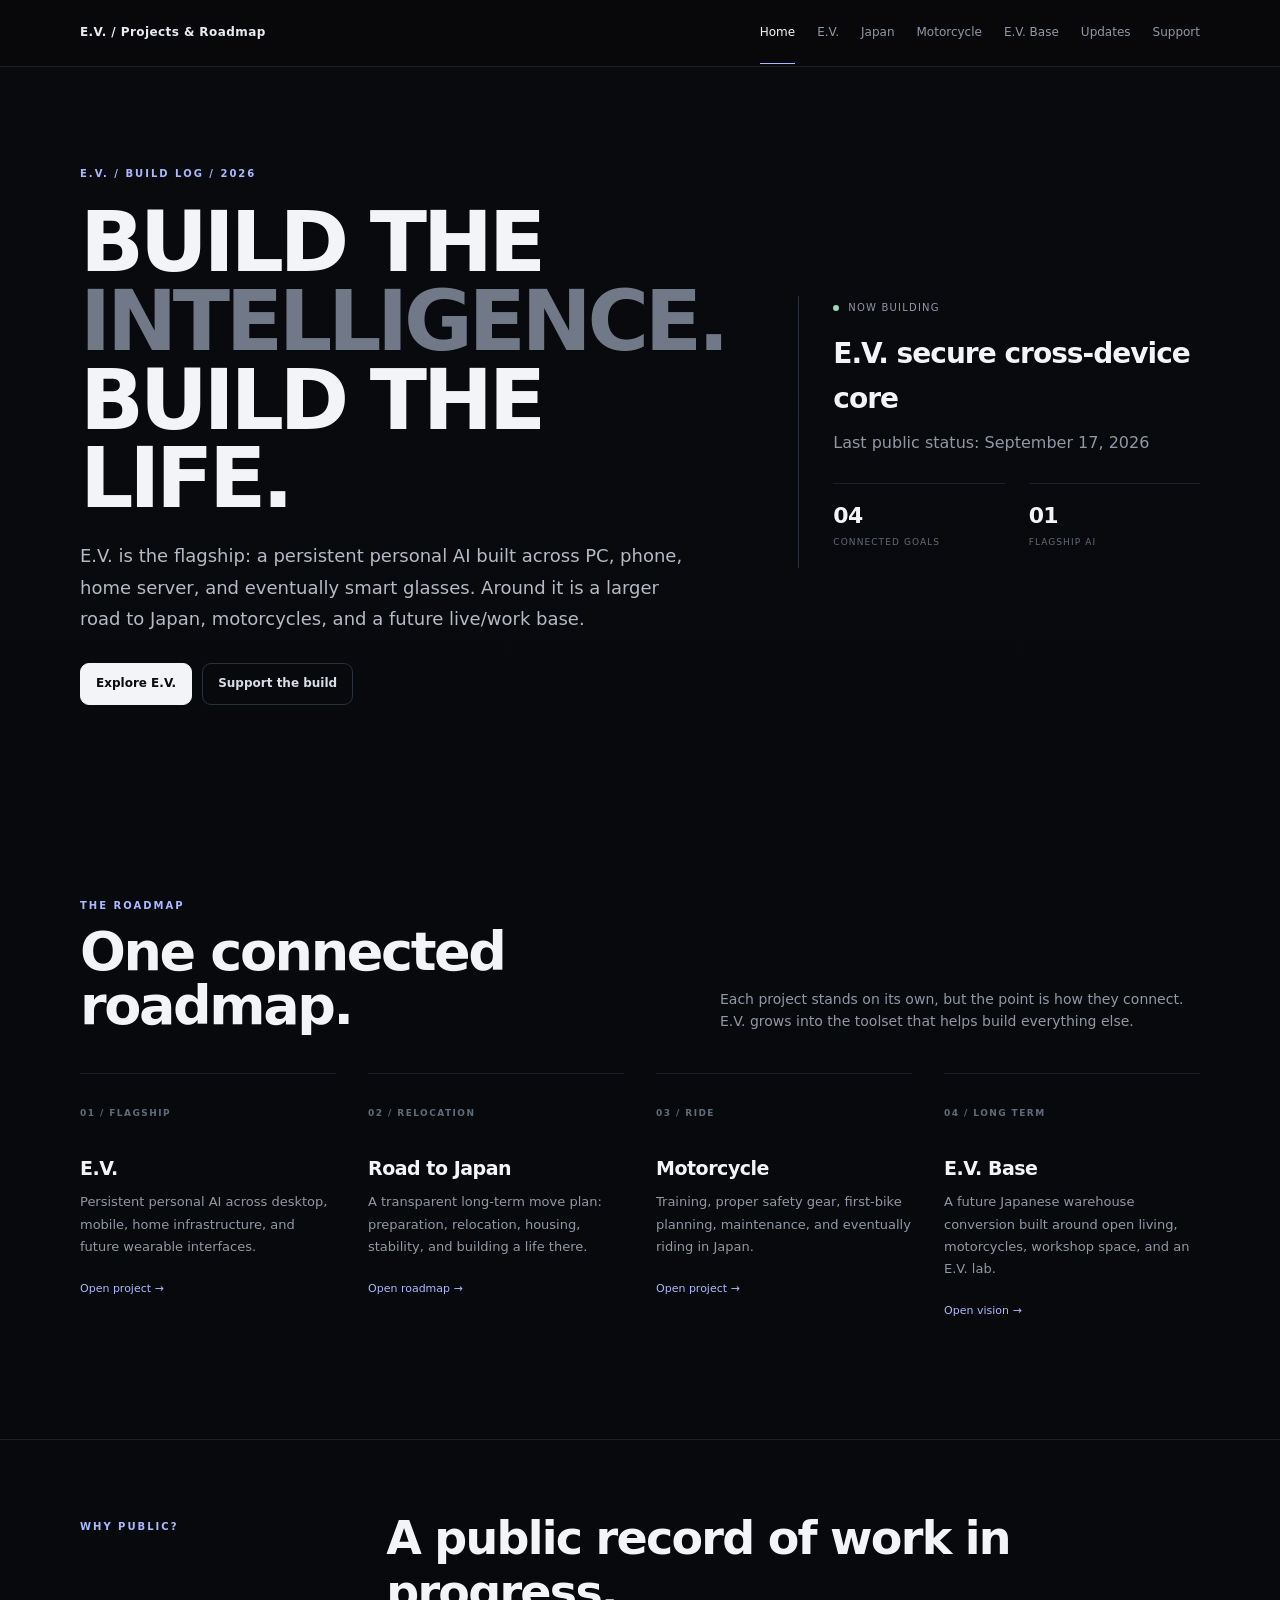
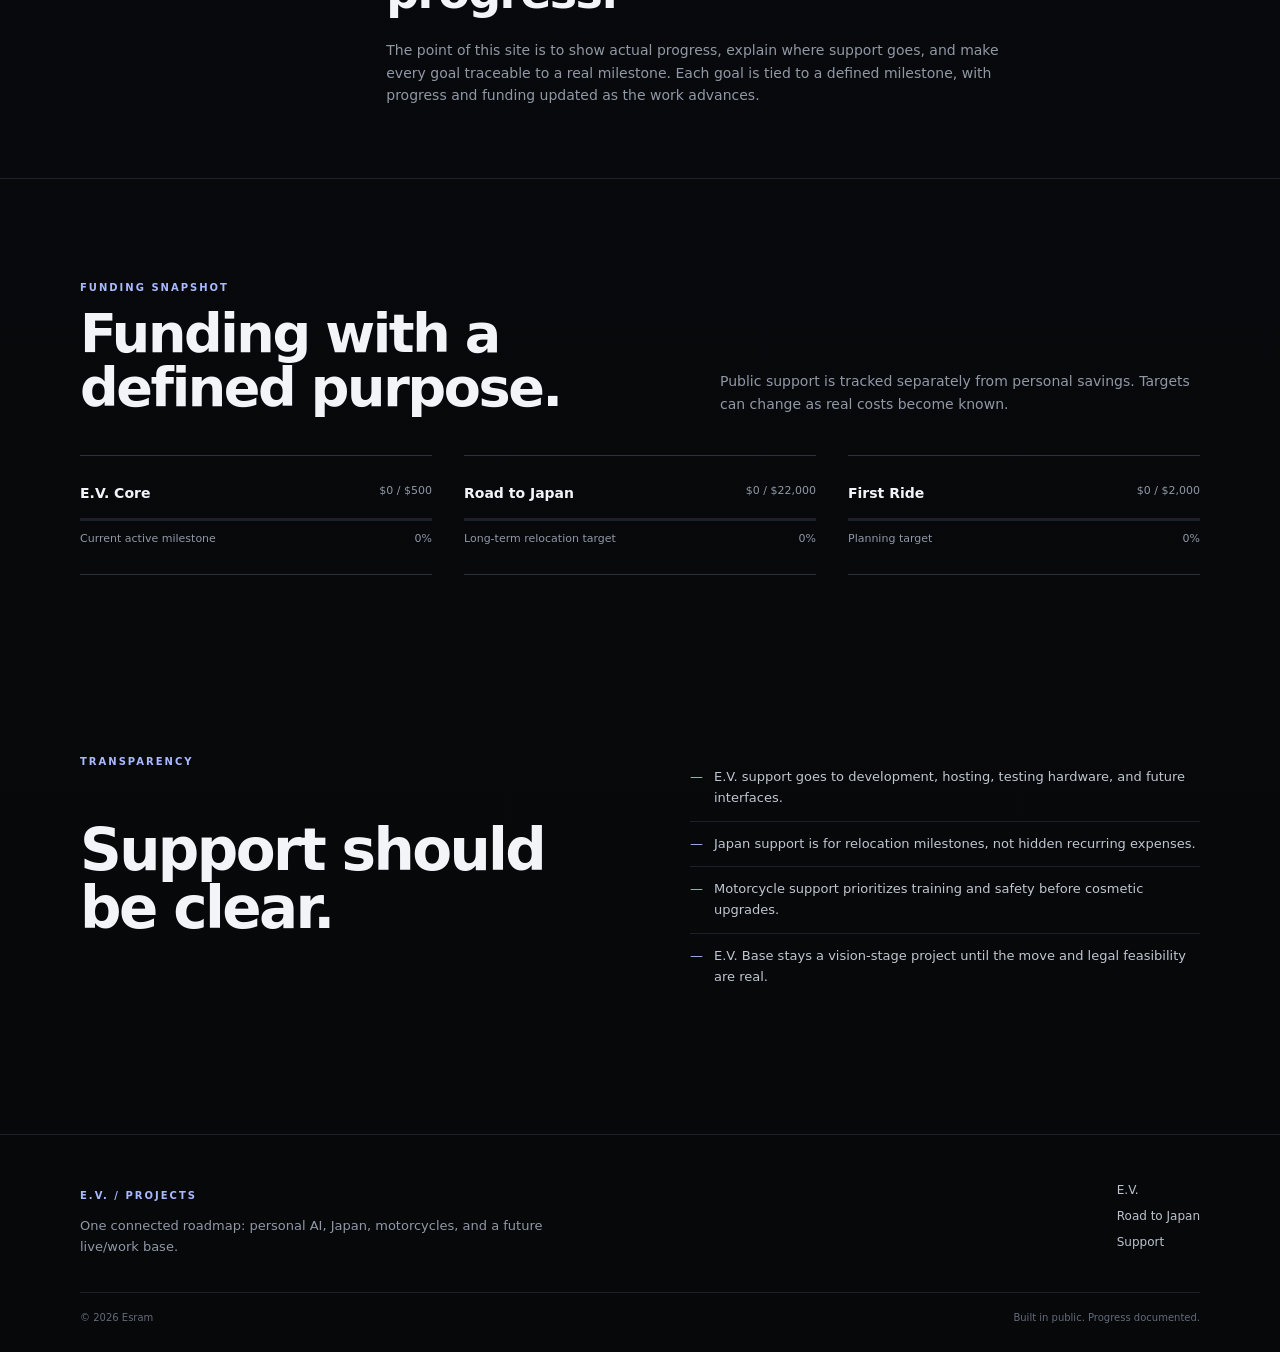
==== index.html @ 82f89cec "Launch public E.V. project hub" ====
<!doctype html>
<html lang="en">
<head>
  <meta charset="utf-8">
  <meta name="viewport" content="width=device-width,initial-scale=1">
  <meta name="theme-color" content="#07090d">
  <meta property="og:type" content="website">
  <meta property="og:site_name" content="E.V. Projects">
  <meta property="og:title" content="E.V. / Projects & Roadmap">
  <meta property="og:description" content="Building E.V., a persistent personal AI, alongside a documented road to Japan, motorcycle progression, and the long-term E.V. Base.">
  <meta property="og:url" content="https://sleepingesram-dev.github.io/ev-project/">
  <meta property="og:image" content="https://sleepingesram-dev.github.io/ev-project/assets/social-preview.png">
  <meta property="og:image:width" content="1200">
  <meta property="og:image:height" content="630">
  <meta name="twitter:card" content="summary_large_image">
  <meta name="twitter:title" content="E.V. / Projects & Roadmap">
  <meta name="twitter:description" content="Building E.V., a persistent personal AI, alongside a documented road to Japan, motorcycle progression, and the long-term E.V. Base.">
  <meta name="twitter:image" content="https://sleepingesram-dev.github.io/ev-project/assets/social-preview.png">
  <link rel="canonical" href="https://sleepingesram-dev.github.io/ev-project/">
  <meta name="description" content="E.V. build log: personal AI, the road to Japan, motorcycles, and a future live/work base.">
  <title>E.V. / Build Log</title>
  <link rel="icon" href="assets/favicon.svg" type="image/svg+xml">
  <link rel="stylesheet" href="styles.css?v=4">
  <script src="site-config.js"></script>
  <script defer src="app.js?v=4"></script>
</head>
<body>
<header class="site-header" data-site-header></header>
<main>
  <section class="hero">
    <div class="container hero-grid">
      <div class="reveal">
        <span class="eyebrow">E.V. / BUILD LOG / 2026</span>
        <h1>BUILD THE<br><span>INTELLIGENCE.</span><br>BUILD THE LIFE.</h1>
        <p class="lead">E.V. is the flagship: a persistent personal AI built across PC, phone, home server, and eventually smart glasses. Around it is a larger road to Japan, motorcycles, and a future live/work base.</p>
        <div class="actions">
          <a class="btn primary" href="ev.html">Explore E.V.</a>
          <a class="btn" href="support.html">Support the build</a>
        </div>
      </div>
      <aside class="hero-card reveal">
        <div class="status-line"><span class="status-dot"></span> Now building</div>
        <h2 data-current-focus style="margin:16px 0 8px;font-size:28px;letter-spacing:-.035em">E.V. secure cross-device core</h2>
        <p style="margin:0;color:var(--muted)">Last public status: <span data-updated></span></p>
        <div class="metric-grid">
          <div class="metric"><strong>04</strong><span>Connected goals</span></div>
          <div class="metric"><strong>01</strong><span>Flagship AI</span></div>
          <div class="metric"><strong>∞</strong><span>Iterations</span></div>
          <div class="metric"><strong>100%</strong><span>Build in public</span></div>
        </div>
      </aside>
    </div>
  </section>

  <section class="section">
    <div class="container">
      <div class="section-head reveal">
        <div><span class="eyebrow">THE ROADMAP</span><h2>One connected roadmap.</h2></div>
        <p>Each project stands on its own, but the point is how they connect. E.V. grows into the toolset that helps build everything else.</p>
      </div>
      <div class="grid-4">
        <a class="card reveal" href="ev.html"><span class="num">01 / FLAGSHIP</span><h3>E.V.</h3><p>Persistent personal AI across desktop, mobile, home infrastructure, and future wearable interfaces.</p><span class="arrow">Open project →</span></a>
        <a class="card reveal" href="japan.html"><span class="num">02 / RELOCATION</span><h3>Road to Japan</h3><p>A transparent long-term move plan: preparation, relocation, housing, stability, and building a life there.</p><span class="arrow">Open roadmap →</span></a>
        <a class="card reveal" href="motorcycle.html"><span class="num">03 / RIDE</span><h3>Motorcycle</h3><p>Training, proper safety gear, first-bike planning, maintenance, and eventually riding in Japan.</p><span class="arrow">Open project →</span></a>
        <a class="card reveal" href="base.html"><span class="num">04 / LONG TERM</span><h3>E.V. Base</h3><p>A future Japanese warehouse conversion built around open living, motorcycles, workshop space, and an E.V. lab.</p><span class="arrow">Open vision →</span></a>
      </div>
    </div>
  </section>

  <section class="band">
    <div class="container manifesto">
      <div class="reveal"><span class="eyebrow">WHY PUBLIC?</span></div>
      <div class="reveal">
        <blockquote>A public record of work in progress.</blockquote>
        <p>The point of this site is to show actual progress, explain where support goes, and make every goal traceable to a real milestone. Each goal is tied to a defined milestone, with progress and funding updated as the work advances.</p>
      </div>
    </div>
  </section>

  <section class="section">
    <div class="container">
      <div class="section-head reveal">
        <div><span class="eyebrow">FUNDING SNAPSHOT</span><h2>Funding with a defined purpose.</h2></div>
        <p>Public support is tracked separately from personal savings. Targets can change as real costs become known.</p>
      </div>
      <div class="grid-3">
        <div class="fund-card reveal" data-fund="evCore"><div class="fund-top"><strong data-fund-label></strong><span data-fund-value></span></div><div class="fund-track"><span class="fund-bar" data-fund-bar></span></div><div class="fund-foot"><span>Current active milestone</span><span data-fund-pct></span></div></div>
        <div class="fund-card reveal" data-fund="japan"><div class="fund-top"><strong data-fund-label></strong><span data-fund-value></span></div><div class="fund-track"><span class="fund-bar" data-fund-bar></span></div><div class="fund-foot"><span>Long-term relocation target</span><span data-fund-pct></span></div></div>
        <div class="fund-card reveal" data-fund="motorcycle"><div class="fund-top"><strong data-fund-label></strong><span data-fund-value></span></div><div class="fund-track"><span class="fund-bar" data-fund-bar></span></div><div class="fund-foot"><span>Planning target</span><span data-fund-pct></span></div></div>
      </div>
    </div>
  </section>

  <section class="section tight">
    <div class="container split">
      <div class="reveal"><span class="eyebrow">TRANSPARENCY</span><h2 style="font-size:clamp(34px,5vw,58px);line-height:1;letter-spacing:-.045em">Support should be clear.</h2></div>
      <div class="reveal"><ul class="list"><li>E.V. support goes to development, hosting, testing hardware, and future interfaces.</li><li>Japan support is for relocation milestones, not hidden recurring expenses.</li><li>Motorcycle support prioritizes training and safety before cosmetic upgrades.</li><li>E.V. Base stays a vision-stage project until the move and legal feasibility are real.</li></ul></div>
    </div>
  </section>
</main>
<footer class="site-footer" data-site-footer></footer>
</body>
</html>
---- styles.css ----
:root {
  --bg: #08090c;
  --surface: #0c0f14;
  --surface-2: #11151c;
  --text: #f2f4f7;
  --muted: #9098a6;
  --subtle: #626b79;
  --line: #1b2029;
  --line-strong: #2a313d;
  --accent: #a9b9ff;
  --success: #9fd7b9;
  --max: 1120px;
}

* { box-sizing: border-box; }

html { scroll-behavior: smooth; }

body {
  margin: 0;
  min-height: 100vh;
  color: var(--text);
  background: linear-gradient(180deg, #090a0d 0%, var(--bg) 38%, #07080a 100%);
  font-family: Inter, ui-sans-serif, system-ui, -apple-system, BlinkMacSystemFont, "Segoe UI", sans-serif;
  line-height: 1.6;
  -webkit-font-smoothing: antialiased;
}

a { color: inherit; text-decoration: none; }
img { max-width: 100%; display: block; }
button { font: inherit; }
::selection { background: var(--accent); color: #08090c; }

.container {
  width: min(calc(100% - 40px), var(--max));
  margin-inline: auto;
}

.site-header {
  position: sticky;
  top: 0;
  z-index: 50;
  background: rgba(8, 9, 12, .88);
  backdrop-filter: blur(16px);
  border-bottom: 1px solid var(--line);
}

.nav-shell {
  width: min(calc(100% - 40px), var(--max));
  min-height: 66px;
  margin: 0 auto;
  display: flex;
  align-items: center;
  justify-content: space-between;
  gap: 28px;
}

.brand {
  display: inline-flex;
  align-items: center;
  gap: 12px;
}

.brand-mark {
  width: 32px;
  height: 32px;
  display: grid;
  place-items: center;
  border: 1px solid var(--line-strong);
  border-radius: 8px;
  color: var(--accent);
  font-size: 10px;
  font-weight: 800;
  letter-spacing: .12em;
}

.brand strong {
  display: block;
  font-size: 13px;
  letter-spacing: .15em;
}

.brand small {
  display: block;
  margin-top: -3px;
  color: var(--subtle);
  font-size: 8px;
  letter-spacing: .22em;
}

.nav-links {
  display: flex;
  align-items: center;
  gap: 22px;
}

.nav-links a {
  position: relative;
  padding: 6px 0;
  color: var(--muted);
  font-size: 12px;
  transition: color .18s ease;
}

.nav-links a:hover,
.nav-links a[aria-current="page"] {
  color: var(--text);
}

.nav-links a[aria-current="page"]::after {
  content: "";
  position: absolute;
  left: 0;
  right: 0;
  bottom: -15px;
  height: 1px;
  background: var(--accent);
}

.nav-toggle {
  display: none;
  padding: 7px 10px;
  color: var(--text);
  background: transparent;
  border: 1px solid var(--line-strong);
  border-radius: 8px;
  font-size: 10px;
  letter-spacing: .16em;
}

main { overflow: hidden; }

.hero {
  min-height: 640px;
  display: grid;
  align-items: center;
  padding: 92px 0;
}

.hero.compact {
  min-height: 500px;
  padding: 80px 0;
}

.hero-grid {
  display: grid;
  grid-template-columns: minmax(0, 1.15fr) minmax(300px, .75fr);
  gap: clamp(48px, 8vw, 104px);
  align-items: center;
}

.eyebrow {
  display: inline-block;
  color: var(--accent);
  font-size: 10px;
  font-weight: 750;
  letter-spacing: .2em;
  text-transform: uppercase;
}

.hero h1,
.page-title {
  max-width: 850px;
  margin: 18px 0 22px;
  font-size: clamp(50px, 7vw, 84px);
  line-height: .94;
  letter-spacing: -.052em;
  font-weight: 650;
}

.hero h1 span,
.page-title span {
  color: #717989;
}

.lead {
  max-width: 690px;
  margin: 0;
  color: #b4bbc6;
  font-size: clamp(16px, 1.5vw, 18px);
  line-height: 1.75;
}

.actions {
  display: flex;
  flex-wrap: wrap;
  gap: 10px;
  margin-top: 28px;
}

.btn {
  min-height: 42px;
  display: inline-flex;
  align-items: center;
  justify-content: center;
  padding: 0 15px;
  border: 1px solid var(--line-strong);
  border-radius: 9px;
  color: #d8dde6;
  background: transparent;
  font-size: 12px;
  font-weight: 650;
  transition: border-color .18s ease, color .18s ease, background .18s ease;
}

.btn:hover {
  color: var(--text);
  border-color: #4a5363;
  background: rgba(255,255,255,.025);
}

.btn.primary {
  color: #0a0b0e;
  border-color: var(--text);
  background: var(--text);
}

.btn.primary:hover {
  background: #dfe3e9;
  border-color: #dfe3e9;
}

.btn.is-pending { opacity: .62; }

.hero-card {
  padding: 4px 0 4px 34px;
  border-left: 1px solid var(--line-strong);
}

.status-line {
  display: flex;
  align-items: center;
  gap: 9px;
  color: var(--muted);
  font-size: 10px;
  letter-spacing: .12em;
  text-transform: uppercase;
}

.status-dot {
  width: 6px;
  height: 6px;
  border-radius: 50%;
  background: var(--success);
}

.metric-grid {
  display: grid;
  grid-template-columns: 1fr 1fr;
  gap: 0 24px;
  margin-top: 28px;
}

.metric {
  padding: 14px 0;
  border-top: 1px solid var(--line);
}

.metric strong {
  display: block;
  font-size: 22px;
  font-weight: 600;
  letter-spacing: -.03em;
}

.metric span {
  display: block;
  margin-top: 2px;
  color: var(--subtle);
  font-size: 9px;
  letter-spacing: .12em;
  text-transform: uppercase;
}

.section { padding: 94px 0; }
.section.tight { padding: 64px 0; }

.section-head {
  display: flex;
  justify-content: space-between;
  align-items: end;
  gap: 50px;
  margin-bottom: 40px;
}

.section-head h2 {
  margin: 8px 0 0;
  font-size: clamp(32px, 4.6vw, 54px);
  line-height: 1;
  letter-spacing: -.044em;
  font-weight: 620;
}

.section-head p {
  max-width: 480px;
  margin: 0;
  color: var(--muted);
  font-size: 14px;
}

.grid-2,
.grid-3,
.grid-4 {
  display: grid;
  gap: 0 32px;
}

.grid-2 { grid-template-columns: repeat(2, minmax(0, 1fr)); }
.grid-3 { grid-template-columns: repeat(3, minmax(0, 1fr)); }
.grid-4 { grid-template-columns: repeat(4, minmax(0, 1fr)); }

.card {
  min-height: 190px;
  padding: 24px 0;
  border-top: 1px solid var(--line);
}

.card .num {
  color: var(--subtle);
  font-size: 9px;
  font-weight: 700;
  letter-spacing: .16em;
}

.card h3 {
  margin: 30px 0 8px;
  font-size: 19px;
  font-weight: 600;
  letter-spacing: -.025em;
}

.card p {
  margin: 0;
  color: var(--muted);
  font-size: 13px;
  line-height: 1.7;
}

.card .arrow {
  display: inline-block;
  margin-top: 22px;
  color: var(--accent);
  font-size: 11px;
}

.band {
  border-top: 1px solid var(--line);
  border-bottom: 1px solid var(--line);
}

.manifesto {
  padding: 72px 0;
  display: grid;
  grid-template-columns: .45fr 1.55fr;
  gap: 70px;
}

.manifesto blockquote {
  max-width: 760px;
  margin: 0;
  font-size: clamp(28px, 3.6vw, 46px);
  line-height: 1.16;
  letter-spacing: -.038em;
  font-weight: 560;
}

.manifesto p {
  max-width: 640px;
  margin: 20px 0 0;
  color: var(--muted);
  font-size: 14px;
}

.fund-card {
  padding: 26px 0;
  border-top: 1px solid var(--line-strong);
  border-bottom: 1px solid var(--line-strong);
}

.fund-top,
.fund-foot {
  display: flex;
  justify-content: space-between;
  gap: 20px;
}

.fund-top { margin-bottom: 14px; }
.fund-top strong { font-size: 14px; font-weight: 600; }
.fund-top span,
.fund-foot { color: var(--muted); font-size: 11px; }

.fund-track {
  height: 3px;
  overflow: hidden;
  background: var(--line);
}

.fund-bar {
  display: block;
  width: 0;
  height: 100%;
  background: var(--accent);
}

.fund-foot { margin-top: 9px; }

.list {
  display: grid;
  gap: 0;
  margin: 22px 0 0;
  padding: 0;
  list-style: none;
}

.list li {
  display: flex;
  gap: 11px;
  align-items: flex-start;
  padding: 12px 0;
  border-bottom: 1px solid var(--line);
  color: #c0c6d0;
  font-size: 13px;
}

.list li::before {
  content: "—";
  color: var(--accent);
}

.list li:last-child { border-bottom: 0; }

.terminal {
  overflow: hidden;
  border: 1px solid var(--line-strong);
  border-radius: 14px;
  background: var(--surface);
}

.terminal-head {
  height: 40px;
  display: flex;
  align-items: center;
  gap: 6px;
  padding: 0 14px;
  border-bottom: 1px solid var(--line);
}

.terminal-head i {
  width: 6px;
  height: 6px;
  border-radius: 50%;
  background: #343b47;
}

.terminal-body {
  min-height: 290px;
  padding: 24px;
  color: #b6bfcc;
  font: 12px/1.9 ui-monospace, SFMono-Regular, Menlo, Consolas, monospace;
}

.terminal-body .prompt { color: var(--accent); }
.terminal-body .ok { color: var(--success); }
.terminal-body .dim { color: var(--subtle); }

.pill {
  display: inline-flex;
  padding: 6px 9px;
  border: 1px solid var(--line);
  border-radius: 999px;
  color: var(--muted);
  font-size: 9px;
  letter-spacing: .1em;
  text-transform: uppercase;
}

.timeline {
  position: relative;
  display: grid;
}

.timeline-card {
  position: relative;
  padding: 22px 0 22px 44px;
  border-top: 1px solid var(--line);
}

.timeline-card::before {
  content: "";
  position: absolute;
  left: 4px;
  top: 28px;
  width: 7px;
  height: 7px;
  border-radius: 50%;
  border: 1px solid var(--accent);
  background: var(--bg);
}

.timeline-card.complete::before {
  background: var(--success);
  border-color: var(--success);
}

.timeline-card h3 {
  margin: 0 0 5px;
  font-size: 16px;
  font-weight: 600;
}

.timeline-card p {
  max-width: 760px;
  margin: 0;
  color: var(--muted);
  font-size: 13px;
}

.timeline-card small {
  display: block;
  margin-top: 8px;
  color: var(--subtle);
  font-size: 9px;
  letter-spacing: .1em;
  text-transform: uppercase;
}

.split {
  display: grid;
  grid-template-columns: 1fr 1fr;
  gap: clamp(50px, 8vw, 100px);
  align-items: center;
}

.big-number {
  color: #3a414d;
  font-size: clamp(68px, 11vw, 132px);
  line-height: .82;
  letter-spacing: -.065em;
  font-weight: 560;
}

.zone-grid {
  display: grid;
  grid-template-columns: 1.25fr .75fr .75fr;
  grid-auto-rows: 160px;
  gap: 10px;
}

.zone {
  position: relative;
  display: flex;
  align-items: flex-end;
  padding: 18px;
  border: 1px solid var(--line);
  border-radius: 12px;
  background: var(--surface);
}

.zone:first-child { grid-row: span 2; }
.zone:nth-child(4) { grid-column: span 2; }

.zone strong {
  font-size: 13px;
  font-weight: 600;
}

.zone small {
  position: absolute;
  top: 16px;
  left: 18px;
  color: var(--subtle);
  font-size: 9px;
  letter-spacing: .12em;
}

.note {
  padding: 14px 0 14px 16px;
  border-left: 1px solid var(--accent);
  color: #b8c0cc;
  font-size: 12px;
}

.site-footer {
  margin-top: 70px;
  border-top: 1px solid var(--line);
}

.footer-grid {
  width: min(calc(100% - 40px), var(--max));
  margin: 0 auto;
  padding: 46px 0 34px;
  display: grid;
  grid-template-columns: 1fr auto;
  gap: 50px;
}

.footer-grid p {
  max-width: 520px;
  margin: 10px 0 0;
  color: var(--muted);
  font-size: 13px;
}

.footer-links {
  display: grid;
  gap: 7px;
  align-content: start;
  color: #bcc3ce;
  font-size: 12px;
}

.footer-bottom {
  width: min(calc(100% - 40px), var(--max));
  margin: 0 auto;
  padding: 17px 0 26px;
  display: flex;
  justify-content: space-between;
  gap: 20px;
  border-top: 1px solid var(--line);
  color: var(--subtle);
  font-size: 10px;
}

.reveal {
  opacity: 0;
  transform: translateY(10px);
  transition: opacity .5s ease, transform .5s ease;
}

.reveal.visible {
  opacity: 1;
  transform: none;
}

@media (prefers-reduced-motion: reduce) {
  * { scroll-behavior: auto !important; transition: none !important; }
  .reveal { opacity: 1; transform: none; }
}

@media (max-width: 900px) {
  .hero,
  .hero.compact {
    min-height: auto;
    padding: 72px 0;
  }

  .hero-grid,
  .split,
  .manifesto {
    grid-template-columns: 1fr;
  }

  .hero-grid { gap: 48px; }
  .hero-card { padding: 26px 0 0; border-left: 0; border-top: 1px solid var(--line-strong); }

  .grid-4 { grid-template-columns: repeat(2, minmax(0, 1fr)); }
  .grid-3 { grid-template-columns: 1fr; }
  .manifesto { gap: 20px; }

  .zone-grid { grid-template-columns: 1fr 1fr; }
  .zone:first-child { grid-row: auto; grid-column: span 2; }
}

@media (max-width: 720px) {
  .container,
  .nav-shell,
  .footer-grid,
  .footer-bottom {
    width: min(calc(100% - 28px), var(--max));
  }

  .nav-toggle { display: block; }

  .nav-links {
    display: none;
    position: absolute;
    top: 58px;
    left: 14px;
    right: 14px;
    padding: 10px 14px;
    flex-direction: column;
    align-items: stretch;
    gap: 0;
    border: 1px solid var(--line);
    border-radius: 12px;
    background: #0a0c10;
  }

  .nav-links.open { display: flex; }
  .nav-links a { padding: 10px 0; border-bottom: 1px solid var(--line); }
  .nav-links a:last-child { border-bottom: 0; }
  .nav-links a[aria-current="page"]::after { display: none; }

  .hero h1,
  .page-title {
    font-size: clamp(46px, 15vw, 68px);
  }

  .section { padding: 72px 0; }

  .section-head {
    align-items: start;
    flex-direction: column;
    gap: 16px;
  }

  .grid-2,
  .grid-4 {
    grid-template-columns: 1fr;
  }

  .metric-grid { grid-template-columns: 1fr 1fr; }

  .footer-grid {
    grid-template-columns: 1fr;
    gap: 20px;
  }

  .footer-bottom { flex-direction: column; }

  .zone-grid {
    grid-template-columns: 1fr;
    grid-auto-rows: 140px;
  }

  .zone:first-child,
  .zone:nth-child(4) {
    grid-column: auto;
  }
}

.hero-card .metric:nth-child(n+3) { display: none; }

.page-brand {
  min-width: 0;
}

.page-brand-title {
  color: #e8ebf0;
  font-size: 12px;
  font-weight: 620;
  letter-spacing: .035em;
  white-space: nowrap;
}

@media (max-width: 720px) {
  .page-brand-title {
    max-width: 58vw;
    overflow: hidden;
    text-overflow: ellipsis;
  }
}

.proof-layout {
  display: grid;
  grid-template-columns: 1.08fr .92fr;
  gap: clamp(44px, 7vw, 84px);
  align-items: start;
}

.proof-grid {
  border-top: 1px solid var(--line-strong);
}

.proof-row {
  display: grid;
  grid-template-columns: 32px 1fr auto;
  gap: 16px;
  align-items: start;
  padding: 18px 0;
  border-bottom: 1px solid var(--line);
}

.proof-mark {
  color: var(--subtle);
  font-size: 9px;
  letter-spacing: .12em;
}

.proof-row strong {
  display: block;
  margin-bottom: 5px;
  font-size: 14px;
  font-weight: 600;
}

.proof-row p {
  margin: 0;
  color: var(--muted);
  font-size: 12px;
  line-height: 1.65;
}

.proof-state {
  color: var(--success);
  font-size: 8px;
  font-weight: 750;
  letter-spacing: .14em;
}

.proof-state.future {
  color: var(--subtle);
}

.system-figure {
  margin: 0;
}

.system-figure img {
  width: 100%;
  border: 1px solid var(--line);
  border-radius: 14px;
}

.system-figure figcaption {
  margin-top: 10px;
  color: var(--subtle);
  font-size: 10px;
}

@media (max-width: 900px) {
  .proof-layout { grid-template-columns: 1fr; }
}

@media (max-width: 600px) {
  .proof-row { grid-template-columns: 28px 1fr; }
  .proof-state { grid-column: 2; margin-top: 2px; }
}
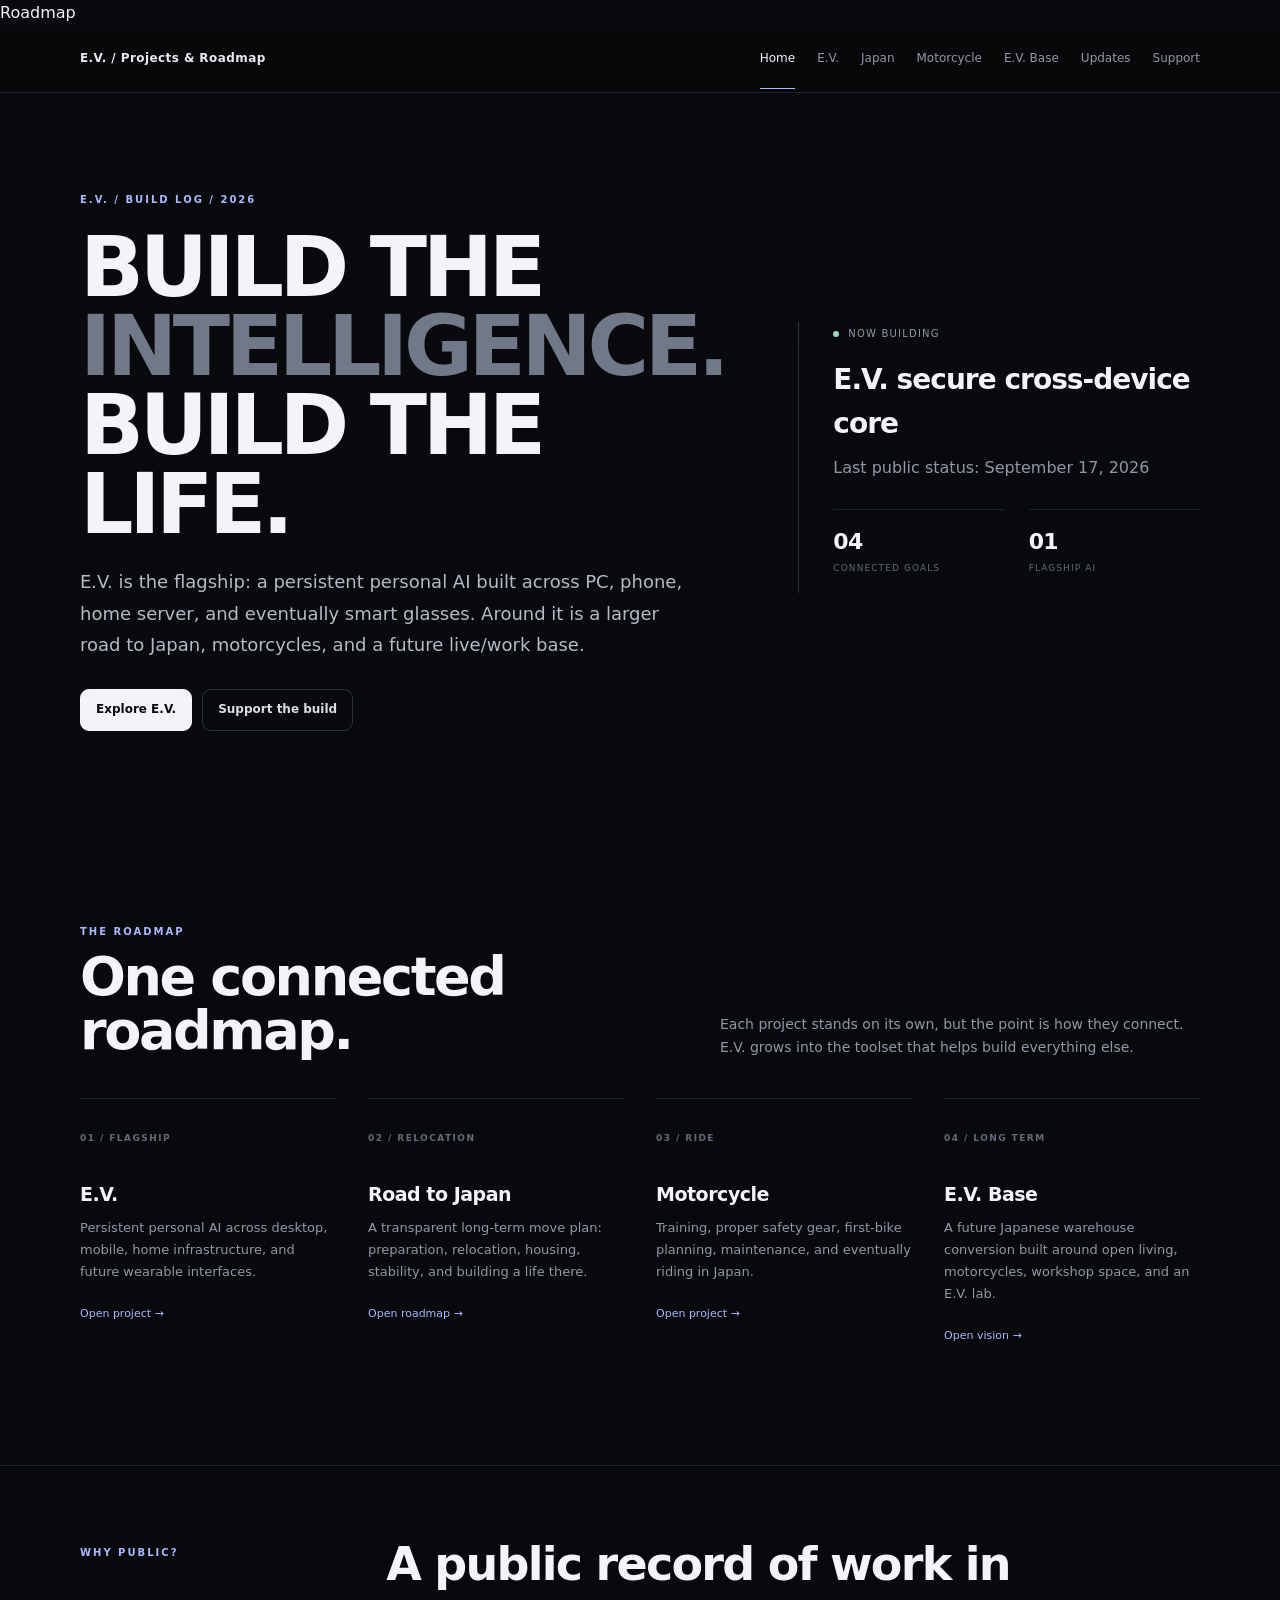
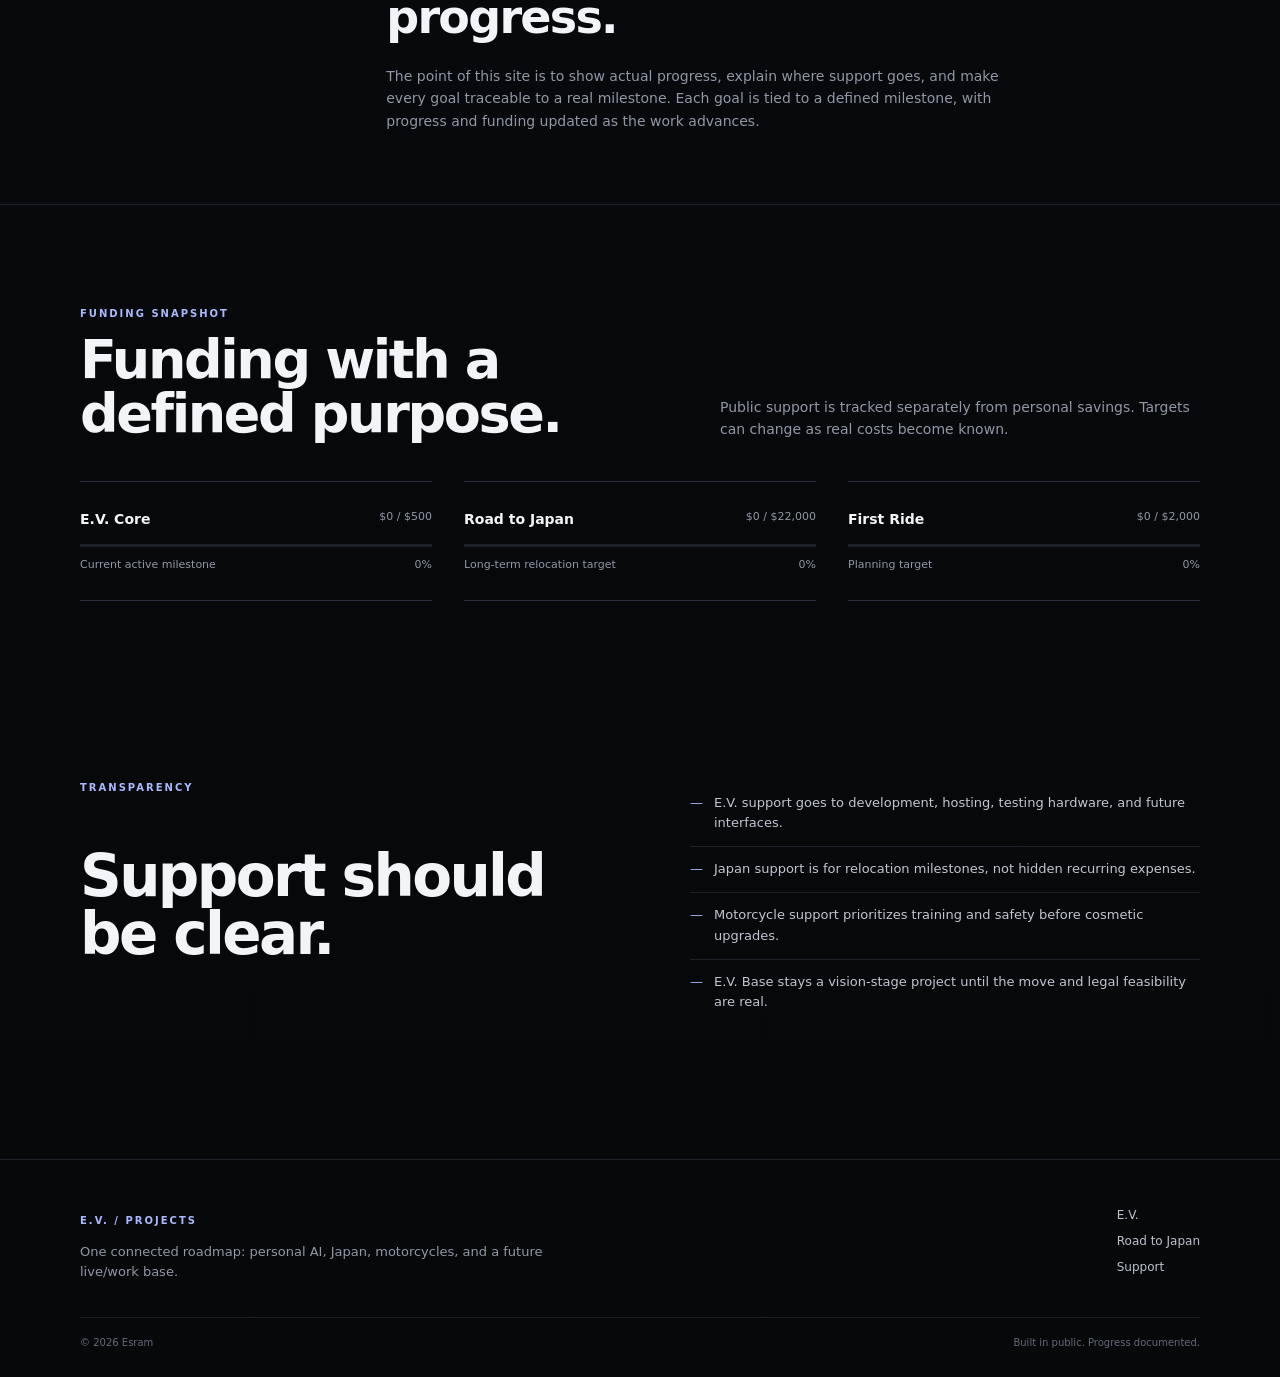
==== commit 7c452f33: "Polish public title and local launch workflow" ====
--- a/index.html
+++ b/index.html
@@ -18,7 +18,7 @@
   <meta name="twitter:image" content="https://sleepingesram-dev.github.io/ev-project/assets/social-preview.png">
   <link rel="canonical" href="https://sleepingesram-dev.github.io/ev-project/">
   <meta name="description" content="E.V. build log: personal AI, the road to Japan, motorcycles, and a future live/work base.">
-  <title>E.V. / Build Log</title>
+  <title>E.V. / Projects <title>E.V. / Build Log</title> Roadmap</title>
   <link rel="icon" href="assets/favicon.svg" type="image/svg+xml">
   <link rel="stylesheet" href="styles.css?v=4">
   <script src="site-config.js"></script>
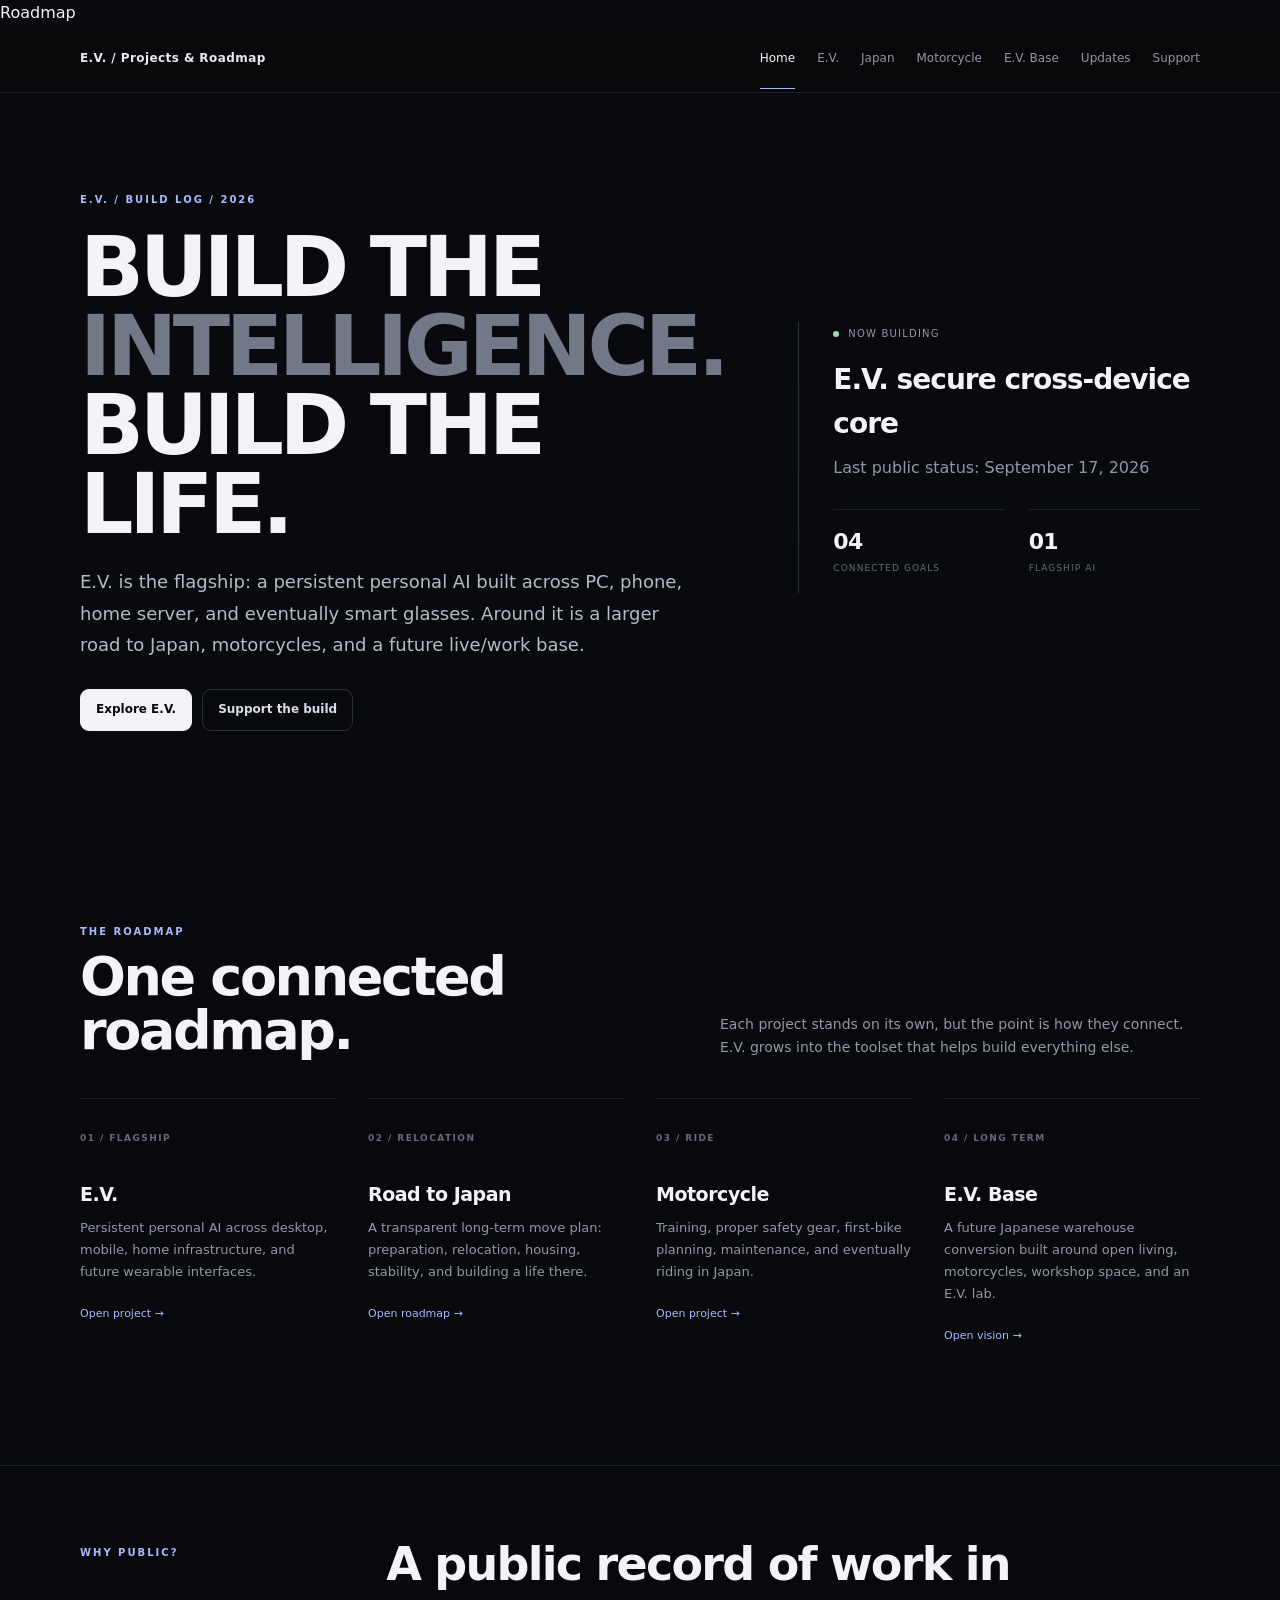
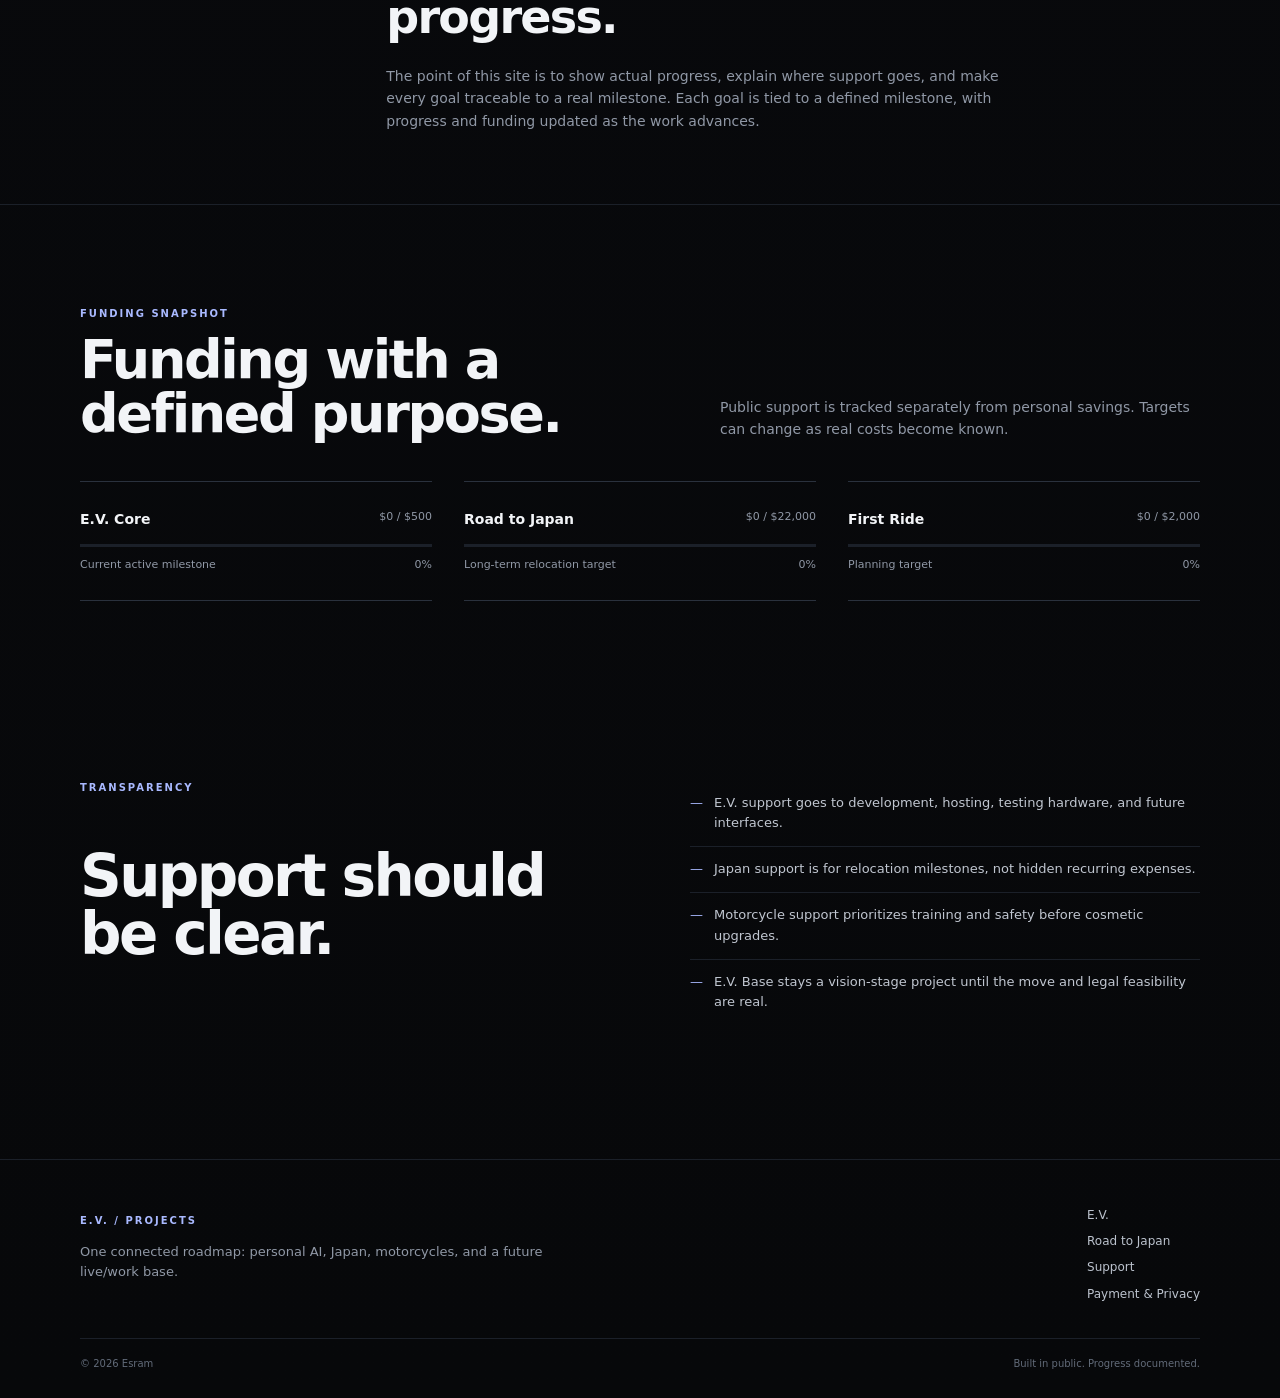
==== commit eeead8f9: "Launch live Stripe support flows" ====
--- a/index.html
+++ b/index.html
@@ -18,11 +18,11 @@
   <meta name="twitter:image" content="https://sleepingesram-dev.github.io/ev-project/assets/social-preview.png">
   <link rel="canonical" href="https://sleepingesram-dev.github.io/ev-project/">
   <meta name="description" content="E.V. build log: personal AI, the road to Japan, motorcycles, and a future live/work base.">
-  <title>E.V. / Projects <title>E.V. / Build Log</title> Roadmap</title>
+  <title>E.V. / Projects & Roadmap</title> Roadmap</title>
   <link rel="icon" href="assets/favicon.svg" type="image/svg+xml">
-  <link rel="stylesheet" href="styles.css?v=4">
+  <link rel="stylesheet" href="styles.css?v=6">
   <script src="site-config.js"></script>
-  <script defer src="app.js?v=4"></script>
+  <script defer src="app.js?v=6"></script>
 </head>
 <body>
 <header class="site-header" data-site-header></header>
--- a/styles.css
+++ b/styles.css
@@ -826,3 +826,22 @@
   .proof-row { grid-template-columns: 28px 1fr; }
   .proof-state { grid-column: 2; margin-top: 2px; }
 }
+
+a[aria-disabled="true"] {
+  pointer-events: none;
+  cursor: default;
+}
+
+.btn.is-pending {
+  color: var(--subtle);
+  border-color: var(--line);
+  opacity: .8;
+}
+
+.payment-thanks {
+  display: none;
+}
+
+.payment-thanks:target {
+  display: block;
+}
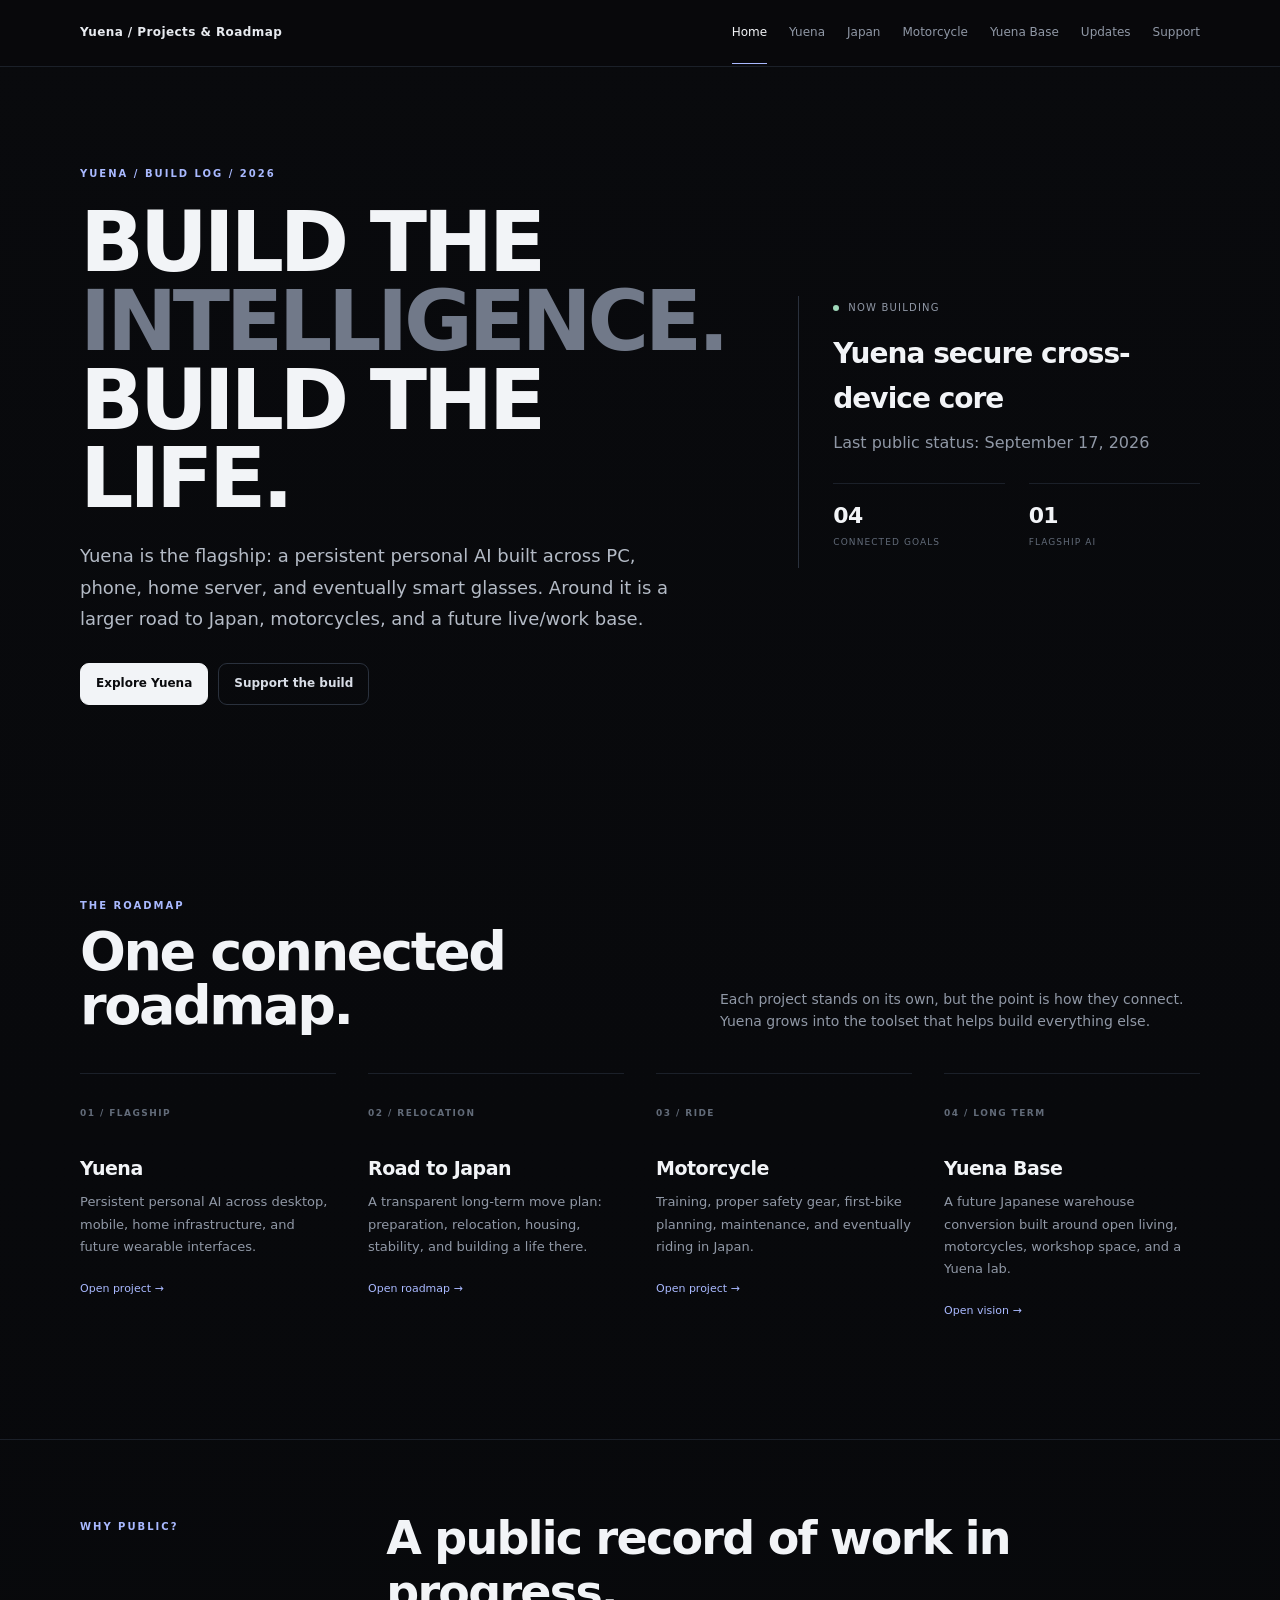
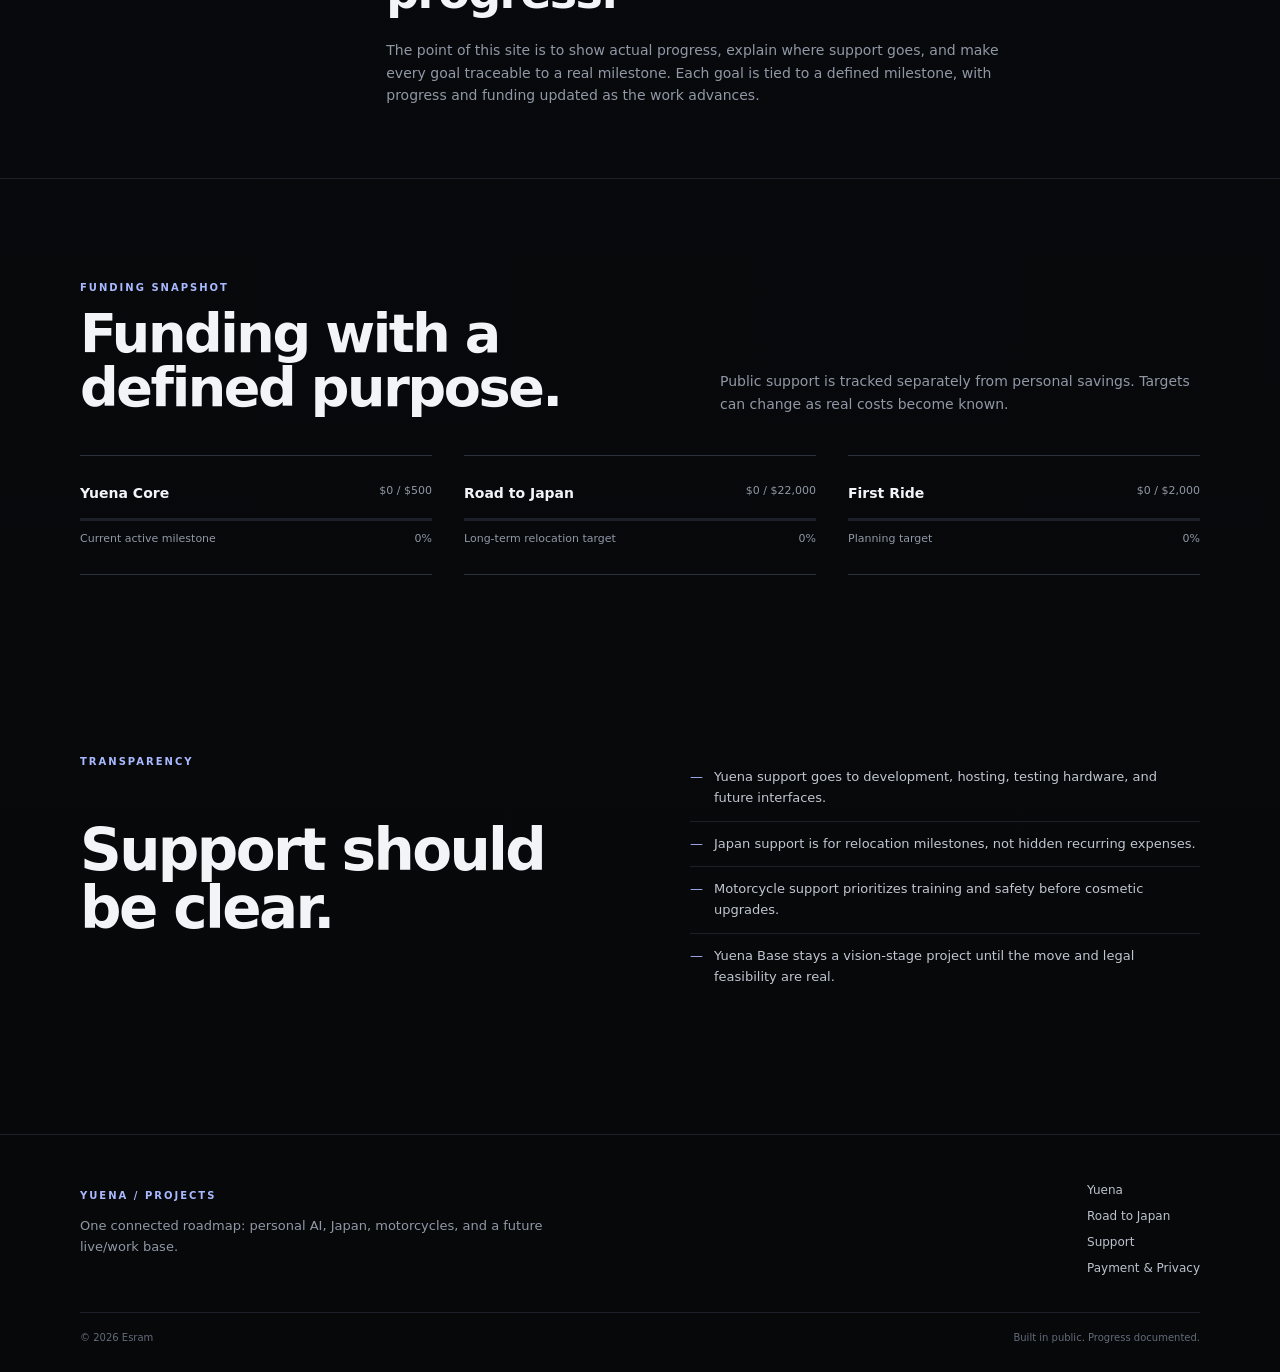
==== commit 5b737699: "Rebrand E.V. as Yuena" ====
--- a/index.html
+++ b/index.html
@@ -5,20 +5,20 @@
   <meta name="viewport" content="width=device-width,initial-scale=1">
   <meta name="theme-color" content="#07090d">
   <meta property="og:type" content="website">
-  <meta property="og:site_name" content="E.V. Projects">
-  <meta property="og:title" content="E.V. / Projects & Roadmap">
-  <meta property="og:description" content="Building E.V., a persistent personal AI, alongside a documented road to Japan, motorcycle progression, and the long-term E.V. Base.">
-  <meta property="og:url" content="https://sleepingesram-dev.github.io/ev-project/">
-  <meta property="og:image" content="https://sleepingesram-dev.github.io/ev-project/assets/social-preview.png">
+  <meta property="og:site_name" content="Yuena Projects">
+  <meta property="og:title" content="Yuena / Projects & Roadmap">
+  <meta property="og:description" content="Building Yuena, a persistent personal AI, alongside a documented road to Japan, motorcycle progression, and the long-term Yuena Base.">
+  <meta property="og:url" content="https://sleepingesram-dev.github.io/yuena-project/">
+  <meta property="og:image" content="https://sleepingesram-dev.github.io/yuena-project/assets/social-preview.png">
   <meta property="og:image:width" content="1200">
   <meta property="og:image:height" content="630">
   <meta name="twitter:card" content="summary_large_image">
-  <meta name="twitter:title" content="E.V. / Projects & Roadmap">
-  <meta name="twitter:description" content="Building E.V., a persistent personal AI, alongside a documented road to Japan, motorcycle progression, and the long-term E.V. Base.">
-  <meta name="twitter:image" content="https://sleepingesram-dev.github.io/ev-project/assets/social-preview.png">
-  <link rel="canonical" href="https://sleepingesram-dev.github.io/ev-project/">
-  <meta name="description" content="E.V. build log: personal AI, the road to Japan, motorcycles, and a future live/work base.">
-  <title>E.V. / Projects & Roadmap</title> Roadmap</title>
+  <meta name="twitter:title" content="Yuena / Projects & Roadmap">
+  <meta name="twitter:description" content="Building Yuena, a persistent personal AI, alongside a documented road to Japan, motorcycle progression, and the long-term Yuena Base.">
+  <meta name="twitter:image" content="https://sleepingesram-dev.github.io/yuena-project/assets/social-preview.png">
+  <link rel="canonical" href="https://sleepingesram-dev.github.io/yuena-project/">
+  <meta name="description" content="Yuena build log: personal AI, the road to Japan, motorcycles, and a future live/work base.">
+  <title>Yuena / Projects & Roadmap</title>
   <link rel="icon" href="assets/favicon.svg" type="image/svg+xml">
   <link rel="stylesheet" href="styles.css?v=6">
   <script src="site-config.js"></script>
@@ -30,17 +30,17 @@
   <section class="hero">
     <div class="container hero-grid">
       <div class="reveal">
-        <span class="eyebrow">E.V. / BUILD LOG / 2026</span>
+        <span class="eyebrow">Yuena / BUILD LOG / 2026</span>
         <h1>BUILD THE<br><span>INTELLIGENCE.</span><br>BUILD THE LIFE.</h1>
-        <p class="lead">E.V. is the flagship: a persistent personal AI built across PC, phone, home server, and eventually smart glasses. Around it is a larger road to Japan, motorcycles, and a future live/work base.</p>
+        <p class="lead">Yuena is the flagship: a persistent personal AI built across PC, phone, home server, and eventually smart glasses. Around it is a larger road to Japan, motorcycles, and a future live/work base.</p>
         <div class="actions">
-          <a class="btn primary" href="ev.html">Explore E.V.</a>
+          <a class="btn primary" href="yuena.html">Explore Yuena</a>
           <a class="btn" href="support.html">Support the build</a>
         </div>
       </div>
       <aside class="hero-card reveal">
         <div class="status-line"><span class="status-dot"></span> Now building</div>
-        <h2 data-current-focus style="margin:16px 0 8px;font-size:28px;letter-spacing:-.035em">E.V. secure cross-device core</h2>
+        <h2 data-current-focus style="margin:16px 0 8px;font-size:28px;letter-spacing:-.035em">Yuena secure cross-device core</h2>
         <p style="margin:0;color:var(--muted)">Last public status: <span data-updated></span></p>
         <div class="metric-grid">
           <div class="metric"><strong>04</strong><span>Connected goals</span></div>
@@ -56,13 +56,13 @@
     <div class="container">
       <div class="section-head reveal">
         <div><span class="eyebrow">THE ROADMAP</span><h2>One connected roadmap.</h2></div>
-        <p>Each project stands on its own, but the point is how they connect. E.V. grows into the toolset that helps build everything else.</p>
+        <p>Each project stands on its own, but the point is how they connect. Yuena grows into the toolset that helps build everything else.</p>
       </div>
       <div class="grid-4">
-        <a class="card reveal" href="ev.html"><span class="num">01 / FLAGSHIP</span><h3>E.V.</h3><p>Persistent personal AI across desktop, mobile, home infrastructure, and future wearable interfaces.</p><span class="arrow">Open project →</span></a>
+        <a class="card reveal" href="yuena.html"><span class="num">01 / FLAGSHIP</span><h3>Yuena</h3><p>Persistent personal AI across desktop, mobile, home infrastructure, and future wearable interfaces.</p><span class="arrow">Open project →</span></a>
         <a class="card reveal" href="japan.html"><span class="num">02 / RELOCATION</span><h3>Road to Japan</h3><p>A transparent long-term move plan: preparation, relocation, housing, stability, and building a life there.</p><span class="arrow">Open roadmap →</span></a>
         <a class="card reveal" href="motorcycle.html"><span class="num">03 / RIDE</span><h3>Motorcycle</h3><p>Training, proper safety gear, first-bike planning, maintenance, and eventually riding in Japan.</p><span class="arrow">Open project →</span></a>
-        <a class="card reveal" href="base.html"><span class="num">04 / LONG TERM</span><h3>E.V. Base</h3><p>A future Japanese warehouse conversion built around open living, motorcycles, workshop space, and an E.V. lab.</p><span class="arrow">Open vision →</span></a>
+        <a class="card reveal" href="base.html"><span class="num">04 / LONG TERM</span><h3>Yuena Base</h3><p>A future Japanese warehouse conversion built around open living, motorcycles, workshop space, and a Yuena lab.</p><span class="arrow">Open vision →</span></a>
       </div>
     </div>
   </section>
@@ -84,7 +84,7 @@
         <p>Public support is tracked separately from personal savings. Targets can change as real costs become known.</p>
       </div>
       <div class="grid-3">
-        <div class="fund-card reveal" data-fund="evCore"><div class="fund-top"><strong data-fund-label></strong><span data-fund-value></span></div><div class="fund-track"><span class="fund-bar" data-fund-bar></span></div><div class="fund-foot"><span>Current active milestone</span><span data-fund-pct></span></div></div>
+        <div class="fund-card reveal" data-fund="yuenaCore"><div class="fund-top"><strong data-fund-label></strong><span data-fund-value></span></div><div class="fund-track"><span class="fund-bar" data-fund-bar></span></div><div class="fund-foot"><span>Current active milestone</span><span data-fund-pct></span></div></div>
         <div class="fund-card reveal" data-fund="japan"><div class="fund-top"><strong data-fund-label></strong><span data-fund-value></span></div><div class="fund-track"><span class="fund-bar" data-fund-bar></span></div><div class="fund-foot"><span>Long-term relocation target</span><span data-fund-pct></span></div></div>
         <div class="fund-card reveal" data-fund="motorcycle"><div class="fund-top"><strong data-fund-label></strong><span data-fund-value></span></div><div class="fund-track"><span class="fund-bar" data-fund-bar></span></div><div class="fund-foot"><span>Planning target</span><span data-fund-pct></span></div></div>
       </div>
@@ -94,7 +94,7 @@
   <section class="section tight">
     <div class="container split">
       <div class="reveal"><span class="eyebrow">TRANSPARENCY</span><h2 style="font-size:clamp(34px,5vw,58px);line-height:1;letter-spacing:-.045em">Support should be clear.</h2></div>
-      <div class="reveal"><ul class="list"><li>E.V. support goes to development, hosting, testing hardware, and future interfaces.</li><li>Japan support is for relocation milestones, not hidden recurring expenses.</li><li>Motorcycle support prioritizes training and safety before cosmetic upgrades.</li><li>E.V. Base stays a vision-stage project until the move and legal feasibility are real.</li></ul></div>
+      <div class="reveal"><ul class="list"><li>Yuena support goes to development, hosting, testing hardware, and future interfaces.</li><li>Japan support is for relocation milestones, not hidden recurring expenses.</li><li>Motorcycle support prioritizes training and safety before cosmetic upgrades.</li><li>Yuena Base stays a vision-stage project until the move and legal feasibility are real.</li></ul></div>
     </div>
   </section>
 </main>
